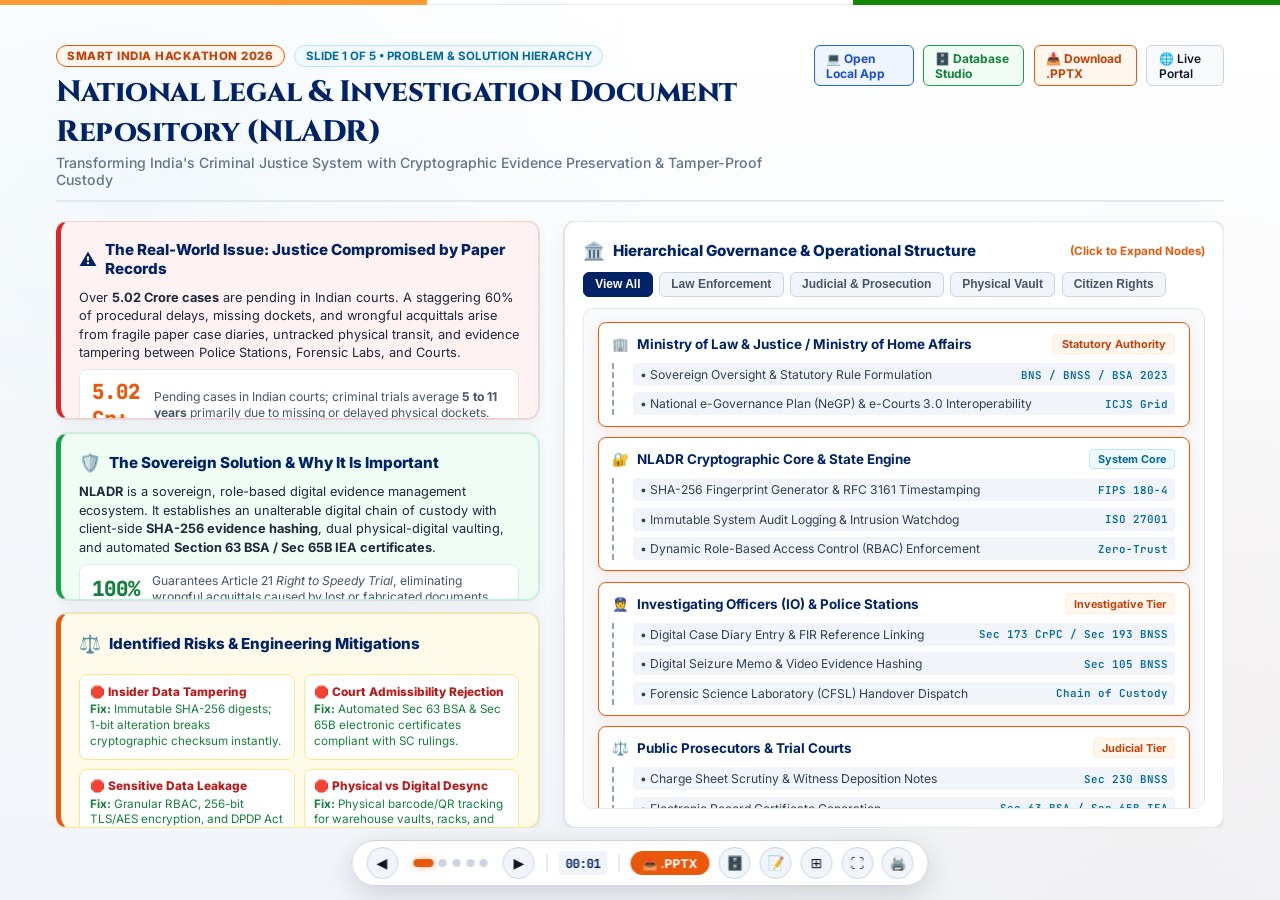
==== index.html @ 8f802bfa "first commit" ====
<!DOCTYPE html>
<html lang="en">
<head>
  <meta charset="UTF-8" />
  <meta name="viewport" content="width=device-width, initial-scale=1.0" />
  <title>Smart India Hackathon 2026 - NLADR Official Presentation Deck</title>
  <meta name="description" content="5-Slide Presentation Deck for Smart India Hackathon - National Legal & Investigation Document Repository (NLADR)" />
  <link rel="stylesheet" href="presentation.css" />
</head>
<body>

  <!-- National Sovereign Tricolor Ribbon -->
  <div class="tricolor-ribbon">
    <div class="saffron"></div>
    <div class="white"></div>
    <div class="green"></div>
  </div>

  <!-- Deck Container -->
  <div class="deck-container">

    <!-- ====================================================================
         SLIDE 1: Problem Landscape, Solution & Hierarchy
         ==================================================================== -->
    <section class="slide active" id="slide1">
      <div class="slide-header">
        <div>
          <div class="slide-badge-row">
            <span class="sih-tag">SMART INDIA HACKATHON 2026</span>
            <span class="category-tag">SLIDE 1 OF 5 • PROBLEM &amp; SOLUTION HIERARCHY</span>
          </div>
          <h2 class="slide-title">National Legal &amp; Investigation Document Repository (NLADR)</h2>
          <p class="slide-subtitle">Transforming India's Criminal Justice System with Cryptographic Evidence Preservation &amp; Tamper-Proof Custody</p>
        </div>
        <div class="header-status-pills">
          <a href="repo_extracted/NATION-LEGAL-INVESTIGATION-DOCUMENTS-main/index.html" target="_blank" class="pill-status" style="background:#eff6ff; border-color:#2563eb; color:#1d4ed8; text-decoration:none;">
            💻 Open Local App
          </a>
          <a href="database/db_explorer.html" target="_blank" class="pill-status" style="background:#f0fdf4; border-color:#16a34a; color:#15803d; text-decoration:none;">
            🗄️ Database Studio
          </a>
          <a href="NLADR_SIH_Presentation.pptx" download class="pill-status" style="background:#fff7ed; border-color:#ea580c; color:#c2410c; text-decoration:none;">
            📥 Download .PPTX
          </a>
          <a href="https://nation-legal-investigation-document.vercel.app" target="_blank" class="pill-link">
            🌐 Live Portal
          </a>
        </div>
      </div>

      <div class="slide-body grid-slide-1">
        <!-- Left: Real World Problem, Solution & Risks -->
        <div class="left-column-cards">
          <!-- Problem Card -->
          <div class="glass-card problem-card">
            <div class="card-title">
              <span class="icon">⚠️</span> The Real-World Issue: Justice Compromised by Paper Records
            </div>
            <p style="font-size: 0.8rem; color: #1e293b; line-height: 1.45;">
              Over <strong>5.02 Crore cases</strong> are pending in Indian courts. A staggering 60% of procedural delays, missing dockets, and wrongful acquittals arise from fragile paper case diaries, untracked physical transit, and evidence tampering between Police Stations, Forensic Labs, and Courts.
            </p>
            <div class="stat-callout">
              <div class="stat-number">5.02 Cr+</div>
              <div class="stat-desc">Pending cases in Indian courts; criminal trials average <strong>5 to 11 years</strong> primarily due to missing or delayed physical dockets.</div>
            </div>
          </div>

          <!-- Solution & Importance Card -->
          <div class="glass-card solution-card">
            <div class="card-title">
              <span class="icon">🛡️</span> The Sovereign Solution &amp; Why It Is Important
            </div>
            <p style="font-size: 0.8rem; color: #1e293b; line-height: 1.45;">
              <strong>NLADR</strong> is a sovereign, role-based digital evidence management ecosystem. It establishes an unalterable digital chain of custody with client-side <strong>SHA-256 evidence hashing</strong>, dual physical-digital vaulting, and automated <strong>Section 63 BSA / Sec 65B IEA certificates</strong>.
            </p>
            <div class="stat-callout">
              <div class="stat-number" style="color: #15803d;">100%</div>
              <div class="stat-desc">Guarantees Article 21 <em>Right to Speedy Trial</em>, eliminating wrongful acquittals caused by lost or fabricated documents.</div>
            </div>
          </div>

          <!-- Risks & Solutions Matrix -->
          <div class="glass-card importance-card">
            <div class="card-title">
              <span class="icon">⚖️</span> Identified Risks &amp; Engineering Mitigations
            </div>
            <div class="risks-grid">
              <div class="risk-item">
                <div class="risk-label">🛑 Insider Data Tampering</div>
                <div class="sol-label"><strong>Fix:</strong> Immutable SHA-256 digests; 1-bit alteration breaks cryptographic checksum instantly.</div>
              </div>
              <div class="risk-item">
                <div class="risk-label">🛑 Court Admissibility Rejection</div>
                <div class="sol-label"><strong>Fix:</strong> Automated Sec 63 BSA &amp; Sec 65B electronic certificates compliant with SC rulings.</div>
              </div>
              <div class="risk-item">
                <div class="risk-label">🛑 Sensitive Data Leakage</div>
                <div class="sol-label"><strong>Fix:</strong> Granular RBAC, 256-bit TLS/AES encryption, and DPDP Act 2023 complainant redaction.</div>
              </div>
              <div class="risk-item">
                <div class="risk-label">🛑 Physical vs Digital Desync</div>
                <div class="sol-label"><strong>Fix:</strong> Physical barcode/QR tracking for warehouse vaults, racks, and evidence lockers.</div>
              </div>
            </div>
          </div>
        </div>

        <!-- Right: Interactive Hierarchical Structure -->
        <div class="glass-card hierarchy-container">
          <div class="card-title" style="justify-content: space-between;">
            <div style="display:flex; align-items:center; gap:0.5rem;">
              <span class="icon">🏛️</span>
              <span>Hierarchical Governance &amp; Operational Structure</span>
            </div>
            <span style="font-size: 0.72rem; color: #ea580c; font-weight: 700;">(Click to Expand Nodes)</span>
          </div>

          <div class="hierarchy-tabs">
            <button class="h-tab-btn active" onclick="filterHierarchy('all')">View All</button>
            <button class="h-tab-btn" onclick="filterHierarchy('enforcement')">Law Enforcement</button>
            <button class="h-tab-btn" onclick="filterHierarchy('judiciary')">Judicial &amp; Prosecution</button>
            <button class="h-tab-btn" onclick="filterHierarchy('custody')">Physical Vault</button>
            <button class="h-tab-btn" onclick="filterHierarchy('citizen')">Citizen Rights</button>
          </div>

          <div class="tree-canvas">
            <div class="tree-root">
              
              <!-- Node 1: Ministry Level -->
              <div class="tree-node expanded" data-category="judiciary">
                <div class="tree-header">
                  <span class="tree-title">
                    <span>🏢</span> Ministry of Law &amp; Justice / Ministry of Home Affairs
                  </span>
                  <span class="tree-role-badge">Statutory Authority</span>
                </div>
                <div class="tree-subnodes">
                  <div class="subnode-item">
                    <span>• Sovereign Oversight &amp; Statutory Rule Formulation</span>
                    <span class="subnode-statute">BNS / BNSS / BSA 2023</span>
                  </div>
                  <div class="subnode-item">
                    <span>• National e-Governance Plan (NeGP) &amp; e-Courts 3.0 Interoperability</span>
                    <span class="subnode-statute">ICJS Grid</span>
                  </div>
                </div>
              </div>

              <!-- Node 2: NLADR Central Security Core -->
              <div class="tree-node expanded" data-category="enforcement">
                <div class="tree-header">
                  <span class="tree-title">
                    <span>🔐</span> NLADR Cryptographic Core &amp; State Engine
                  </span>
                  <span class="tree-role-badge" style="color:#0369a1; border-color:#bae6fd; background:#f0f9ff;">System Core</span>
                </div>
                <div class="tree-subnodes">
                  <div class="subnode-item">
                    <span>• SHA-256 Fingerprint Generator &amp; RFC 3161 Timestamping</span>
                    <span class="subnode-statute">FIPS 180-4</span>
                  </div>
                  <div class="subnode-item">
                    <span>• Immutable System Audit Logging &amp; Intrusion Watchdog</span>
                    <span class="subnode-statute">ISO 27001</span>
                  </div>
                  <div class="subnode-item">
                    <span>• Dynamic Role-Based Access Control (RBAC) Enforcement</span>
                    <span class="subnode-statute">Zero-Trust</span>
                  </div>
                </div>
              </div>

              <!-- Node 3: Law Enforcement / Police IOs -->
              <div class="tree-node expanded" data-category="enforcement">
                <div class="tree-header">
                  <span class="tree-title">
                    <span>👮</span> Investigating Officers (IO) &amp; Police Stations
                  </span>
                  <span class="tree-role-badge">Investigative Tier</span>
                </div>
                <div class="tree-subnodes">
                  <div class="subnode-item">
                    <span>• Digital Case Diary Entry &amp; FIR Reference Linking</span>
                    <span class="subnode-statute">Sec 173 CrPC / Sec 193 BNSS</span>
                  </div>
                  <div class="subnode-item">
                    <span>• Digital Seizure Memo &amp; Video Evidence Hashing</span>
                    <span class="subnode-statute">Sec 105 BNSS</span>
                  </div>
                  <div class="subnode-item">
                    <span>• Forensic Science Laboratory (CFSL) Handover Dispatch</span>
                    <span class="subnode-statute">Chain of Custody</span>
                  </div>
                </div>
              </div>

              <!-- Node 4: Public Prosecutors & Legal Officers -->
              <div class="tree-node expanded" data-category="judiciary">
                <div class="tree-header">
                  <span class="tree-title">
                    <span>⚖️</span> Public Prosecutors &amp; Trial Courts
                  </span>
                  <span class="tree-role-badge">Judicial Tier</span>
                </div>
                <div class="tree-subnodes">
                  <div class="subnode-item">
                    <span>• Charge Sheet Scrutiny &amp; Witness Deposition Notes</span>
                    <span class="subnode-statute">Sec 230 BNSS</span>
                  </div>
                  <div class="subnode-item">
                    <span>• Electronic Record Certificate Generation</span>
                    <span class="subnode-statute">Sec 63 BSA / Sec 65B IEA</span>
                  </div>
                  <div class="subnode-item">
                    <span>• Hearing Stage Management &amp; Disposal Tracking</span>
                    <span class="subnode-statute">e-Courts Ready</span>
                  </div>
                </div>
              </div>

              <!-- Node 5: Record Officers & Vault Custodians -->
              <div class="tree-node" data-category="custody">
                <div class="tree-header">
                  <span class="tree-title">
                    <span>📦</span> Record Officers (Physical Evidence Custodians)
                  </span>
                  <span class="tree-role-badge">Custodial Tier</span>
                </div>
                <div class="tree-subnodes">
                  <div class="subnode-item">
                    <span>• Vault, Rack &amp; Shelf Exact Spatial Mapping</span>
                    <span class="subnode-statute">Warehouse ID</span>
                  </div>
                  <div class="subnode-item">
                    <span>• Barcode / QR Evidence Handover Receipts</span>
                    <span class="subnode-statute">Physical Log</span>
                  </div>
                </div>
              </div>

              <!-- Node 6: Citizen / Complainants -->
              <div class="tree-node" data-category="citizen">
                <div class="tree-header">
                  <span class="tree-title">
                    <span>👥</span> Citizens, Complainants &amp; DigiLocker
                  </span>
                  <span class="tree-role-badge">Citizen Tier</span>
                </div>
                <div class="tree-subnodes">
                  <div class="subnode-item">
                    <span>• Live FIR &amp; Case Dossier Status Tracking</span>
                    <span class="subnode-statute">Transparency</span>
                  </div>
                  <div class="subnode-item">
                    <span>• Certified Official Acknowledgment Receipt (PDF)</span>
                    <span class="subnode-statute">Section 65B Print</span>
                  </div>
                  <div class="subnode-item">
                    <span>• Grievance Redressal &amp; Supplementary Proof Submission</span>
                    <span class="subnode-statute">DPDP Compliant</span>
                  </div>
                </div>
              </div>

            </div>
          </div>
        </div>
      </div>
    </section>

    <!-- ====================================================================
         SLIDE 2: Technical Approach & Circular Closed-Loop Flow
         ==================================================================== -->
    <section class="slide" id="slide2">
      <div class="slide-header">
        <div>
          <div class="slide-badge-row">
            <span class="sih-tag">SMART INDIA HACKATHON 2026</span>
            <span class="category-tag">SLIDE 2 OF 5 • TECHNICAL APPROACH &amp; ARCHITECTURE</span>
          </div>
          <h2 class="slide-title">End-to-End Cryptographic Evidence Lifecycle</h2>
          <p class="slide-subtitle">A Closed-Loop Architecture: Ingestion, SHA-256 Hashing, RBAC Routing, Vault Archival, and Judicial Admissibility</p>
        </div>
        <div class="header-status-pills">
          <a href="NLADR_SIH_Presentation.pptx" download class="pill-status" style="background:#fff7ed; border-color:#ea580c; color:#c2410c; text-decoration:none;">
            📥 Download .PPTX
          </a>
          <span class="pill-status">● Zero-Dependency Stack</span>
        </div>
      </div>

      <div class="slide-body grid-slide-2">
        <!-- Left: Interactive Circular Flow Diagram -->
        <div class="glass-card circular-flow-wrapper">
          <div class="card-title" style="margin-bottom:0.2rem; align-self: flex-start;">
            <span class="icon">🔄</span>
            <span>Interactive 5-Stage Circular Evidence Flow (Click Steps)</span>
          </div>

          <!-- Circular SVG Diagram -->
          <svg class="circular-diagram-svg" viewBox="0 0 400 400">
            <!-- Background Glow Circle -->
            <circle cx="200" cy="200" r="140" fill="none" stroke="#e2e8f0" stroke-width="2" stroke-dasharray="6,6" />
            
            <!-- Connecting Circular Path Segments -->
            <path d="M 200 60 A 140 140 0 0 1 333 156" fill="none" stroke="#0284c7" stroke-width="4" stroke-linecap="round" />
            <path d="M 333 156 A 140 140 0 0 1 282 313" fill="none" stroke="#ea580c" stroke-width="4" stroke-linecap="round" />
            <path d="M 282 313 A 140 140 0 0 1 118 313" fill="none" stroke="#16a34a" stroke-width="4" stroke-linecap="round" />
            <path d="M 118 313 A 140 140 0 0 1 67 156" fill="none" stroke="#7c3aed" stroke-width="4" stroke-linecap="round" />
            <path d="M 67 156 A 140 140 0 0 1 200 60" fill="none" stroke="#002266" stroke-width="4" stroke-linecap="round" />

            <!-- Center Cryptographic Hub -->
            <g class="center-hub" onclick="activateCircleStep(1)">
              <circle cx="200" cy="200" r="48" fill="#ffffff" stroke="#002266" stroke-width="3" />
              <text x="200" y="195" font-family="'Cinzel', serif" font-size="12" font-weight="800" fill="#002266" text-anchor="middle">NLADR</text>
              <text x="200" y="212" font-family="'JetBrains Mono', monospace" font-size="8.5" font-weight="700" fill="#ea580c" text-anchor="middle">CORE VAULT</text>
            </g>

            <!-- Step 1: Ingestion (Top) -->
            <g class="circle-step active" data-step="1" onclick="activateCircleStep(1)">
              <circle cx="200" cy="60" r="26" fill="#ffffff" stroke="#0284c7" stroke-width="2.5" />
              <text x="200" y="58" font-family="'Inter', sans-serif" font-size="12" font-weight="800" fill="#0284c7" text-anchor="middle">1</text>
              <text x="200" y="70" font-family="'Inter', sans-serif" font-size="7.5" font-weight="700" fill="#0369a1" text-anchor="middle">INGEST</text>
            </g>

            <!-- Step 2: Hashing (Top Right) -->
            <g class="circle-step" data-step="2" onclick="activateCircleStep(2)">
              <circle cx="333" cy="156" r="26" fill="#ffffff" stroke="#ea580c" stroke-width="2.5" />
              <text x="333" y="154" font-family="'Inter', sans-serif" font-size="12" font-weight="800" fill="#ea580c" text-anchor="middle">2</text>
              <text x="333" y="166" font-family="'Inter', sans-serif" font-size="7.5" font-weight="700" fill="#c2410c" text-anchor="middle">HASH</text>
            </g>

            <!-- Step 3: RBAC Routing (Bottom Right) -->
            <g class="circle-step" data-step="3" onclick="activateCircleStep(3)">
              <circle cx="282" cy="313" r="26" fill="#ffffff" stroke="#16a34a" stroke-width="2.5" />
              <text x="282" y="311" font-family="'Inter', sans-serif" font-size="12" font-weight="800" fill="#16a34a" text-anchor="middle">3</text>
              <text x="282" y="323" font-family="'Inter', sans-serif" font-size="7.5" font-weight="700" fill="#15803d" text-anchor="middle">ROUTING</text>
            </g>

            <!-- Step 4: Dual Vault (Bottom Left) -->
            <g class="circle-step" data-step="4" onclick="activateCircleStep(4)">
              <circle cx="118" cy="313" r="26" fill="#ffffff" stroke="#7c3aed" stroke-width="2.5" />
              <text x="118" y="311" font-family="'Inter', sans-serif" font-size="12" font-weight="800" fill="#7c3aed" text-anchor="middle">4</text>
              <text x="118" y="323" font-family="'Inter', sans-serif" font-size="7.5" font-weight="700" fill="#6d28d9" text-anchor="middle">VAULT</text>
            </g>

            <!-- Step 5: Admissibility (Top Left) -->
            <g class="circle-step" data-step="5" onclick="activateCircleStep(5)">
              <circle cx="67" cy="156" r="26" fill="#ffffff" stroke="#002266" stroke-width="2.5" />
              <text x="67" y="154" font-family="'Inter', sans-serif" font-size="12" font-weight="800" fill="#002266" text-anchor="middle">5</text>
              <text x="67" y="166" font-family="'Inter', sans-serif" font-size="7.5" font-weight="700" fill="#002266" text-anchor="middle">COURT</text>
            </g>
          </svg>

          <!-- Step Details Dynamic Box -->
          <div class="step-details-card" id="stepDetailsCard">
            <!-- Populated by JS -->
          </div>
        </div>

        <!-- Right: Technologies & Pictorial Persona Representation -->
        <div class="glass-card tech-matrix">
          <div class="card-title">
            <span class="icon">💻</span> Technologies Used &amp; Architectural Stack
          </div>

          <div>
            <div class="tech-group-title">1. Sovereign Frontend &amp; GIGW Design System</div>
            <div class="tech-badges-wrap">
              <span class="tech-badge"><span>🌐</span> Semantic HTML5</span>
              <span class="tech-badge"><span>🎨</span> CSS3 Gov Theme</span>
              <span class="tech-badge"><span>⚡</span> Vanilla ES6+ Engine</span>
              <span class="tech-badge"><span>♿</span> GIGW 3.0 / A11y</span>
            </div>
          </div>

          <div>
            <div class="tech-group-title">2. Cryptography, Security &amp; Admissibility</div>
            <div class="tech-badges-wrap">
              <span class="tech-badge"><span>🔐</span> SHA-256 Hashing</span>
              <span class="tech-badge"><span>🛡️</span> Web Crypto API</span>
              <span class="tech-badge"><span>📜</span> Sec 63 BSA Generator</span>
              <span class="tech-badge"><span>🔒</span> 256-bit TLS/AES</span>
            </div>
          </div>

          <div>
            <div class="tech-group-title">3. Cloud, State &amp; Physical Interoperability</div>
            <div class="tech-badges-wrap">
              <span class="tech-badge"><span>🚀</span> Vercel Serverless Edge</span>
              <span class="tech-badge"><span>💾</span> IndexedDB Client Vault</span>
              <span class="tech-badge"><span>🏷️</span> Barcode/QR Spatial Locators</span>
              <span class="tech-badge"><span>🇮🇳</span> DigiLocker / e-Courts APIs</span>
            </div>
          </div>

          <!-- Pictorial Persona Representation -->
          <div style="margin-top: 0.25rem;">
            <div class="tech-group-title">4. Pictorial Multi-Role Coordination Workflow</div>
            <div class="pictorial-roles-strip">
              <div class="persona-cell active" data-role="Admin" data-desc="Supervises national audit trails, verifies user credentials, and controls emergency security lockouts.">
                <div class="persona-icon">👑</div>
                <div class="persona-name">Administrator</div>
              </div>
              <div class="persona-cell" data-role="Investigator" data-desc="Enters case diary notes, hashes digital seizures on-scene, and requests forensic lab testing.">
                <div class="persona-icon">👮</div>
                <div class="persona-name">Investigator</div>
              </div>
              <div class="persona-cell" data-role="Legal Officer" data-desc="Scrutinizes charge sheets, manages trial hearing lists, and exports Sec 63 BSA certified exhibits.">
                <div class="persona-icon">⚖️</div>
                <div class="persona-name">Legal Officer</div>
              </div>
              <div class="persona-cell" data-role="Record Custodian" data-desc="Manages physical hard evidence lockers, assigns vault/rack coordinates, and logs custody handovers.">
                <div class="persona-icon">📦</div>
                <div class="persona-name">Record Custodian</div>
              </div>
              <div class="persona-cell" data-role="Citizen" data-desc="Tracks FIR procedural status, downloads authenticated acknowledgement dossiers, and files grievances.">
                <div class="persona-icon">👥</div>
                <div class="persona-name">Citizen</div>
              </div>
            </div>
          </div>

        </div>
      </div>
    </section>

    <!-- ====================================================================
         SLIDE 3: Feasibility, Viability & ROI Potential
         ==================================================================== -->
    <section class="slide" id="slide3">
      <div class="slide-header">
        <div>
          <div class="slide-badge-row">
            <span class="sih-tag">SMART INDIA HACKATHON 2026</span>
            <span class="category-tag">SLIDE 3 OF 5 • FEASIBILITY, VIABILITY &amp; ROI</span>
          </div>
          <h2 class="slide-title">Feasibility Analysis &amp; Business Viability Matrix</h2>
          <p class="slide-subtitle">Operational Ease, Zero-Cost Licensing, National Scalability &amp; Quantifiable Administrative Cost Reduction</p>
        </div>
        <div class="header-status-pills">
          <a href="NLADR_SIH_Presentation.pptx" download class="pill-status" style="background:#fff7ed; border-color:#ea580c; color:#c2410c; text-decoration:none;">
            📥 Download .PPTX
          </a>
          <span class="pill-status" style="border-color:#16a34a; color:#15803d;">● High Administrative ROI</span>
        </div>
      </div>

      <div class="slide-body grid-slide-3">
        <!-- Left: 4-Dimensional Feasibility Matrix -->
        <div class="glass-card" style="display:flex; flex-direction:column;">
          <div class="card-title">
            <span class="icon">📊</span> Multi-Dimensional Feasibility Assessment
          </div>

          <div class="feasibility-tabs-row">
            <button class="feas-tab active" onclick="switchFeasTab('technical')">Technical</button>
            <button class="feas-tab" onclick="switchFeasTab('operational')">Operational</button>
            <button class="feas-tab" onclick="switchFeasTab('legal')">Legal / Statutory</button>
            <button class="feas-tab" onclick="switchFeasTab('financial')">Financial</button>
          </div>

          <div class="feas-content-panel" id="feasibilityContent">
            <div class="feas-point">
              <svg width="18" height="18" viewBox="0 0 24 24" fill="none" stroke="currentColor" stroke-width="2"><polyline points="20 6 9 17 4 12"/></svg>
              <div><strong>Zero-Dependency Lightweight Stack:</strong> Pure HTML5/ES6 architecture runs on standard police station computers without requiring costly GPU clusters or heavy runtimes.</div>
            </div>
            <div class="feas-point">
              <svg width="18" height="18" viewBox="0 0 24 24" fill="none" stroke="currentColor" stroke-width="2"><polyline points="20 6 9 17 4 12"/></svg>
              <div><strong>Sub-Second Response Times:</strong> Deployed on serverless Vercel edge CDN delivering &lt;800ms load times nationwide even under 3G/4G connectivity.</div>
            </div>
            <div class="feas-point">
              <svg width="18" height="18" viewBox="0 0 24 24" fill="none" stroke="currentColor" stroke-width="2"><polyline points="20 6 9 17 4 12"/></svg>
              <div><strong>Offline Resilience:</strong> IndexedDB local storage queues updates when internet drops, syncing automatically when connectivity restores.</div>
            </div>
          </div>
        </div>

        <!-- Right: Interactive Business Potential & ROI Simulator -->
        <div class="simulator-box">
          <div>
            <div class="card-title">
              <span class="icon">💰</span> Interactive Economic &amp; Administrative ROI Calculator
            </div>
            <p style="font-size: 0.76rem; color: #475569; margin-bottom: 0.85rem;">
              Adjust monthly caseload to see direct recurring paper elimination, police man-hours unlocked, and operational savings across an administrative zone:
            </p>

            <div class="slider-group">
              <div class="slider-label-row">
                <span>Caseload Scale:</span>
                <span id="sliderCaseVal" style="color:#ea580c; font-family:var(--font-mono); font-weight:700;">5,000 Cases / Mo</span>
              </div>
              <input type="range" min="500" max="50000" step="500" value="5000" class="styled-slider" id="caseVolumeSlider" />
            </div>
          </div>

          <div class="roi-metrics-grid">
            <div class="roi-metric-card">
              <div class="roi-val" id="metricPaper">12.5 Lakh Sheets</div>
              <div class="roi-lbl">Paper Saved / Year</div>
            </div>
            <div class="roi-metric-card">
              <div class="roi-val" id="metricCost">₹56.0 Lakhs</div>
              <div class="roi-lbl">Direct Fiscal Savings</div>
            </div>
            <div class="roi-metric-card">
              <div class="roi-val" id="metricHours">30,000 Hrs</div>
              <div class="roi-lbl">Police Man-Hours Saved</div>
            </div>
            <div class="roi-metric-card">
              <div class="roi-val" id="metricSpeed">70% Faster</div>
              <div class="roi-lbl">Court Docket Transit</div>
            </div>
          </div>

          <!-- Market Viability & Scalability Roadmap -->
          <div style="background: #f8fafc; border:1px solid #e2e8f0; border-radius:8px; padding:0.65rem;">
            <div style="font-size: 0.72rem; font-weight:800; color:#002266; text-transform:uppercase; margin-bottom:0.25rem;">
              Target Scale &amp; Market Viability:
            </div>
            <p style="font-size: 0.72rem; color: #334155; line-height: 1.35;">
              Ready for immediate integration into <strong>16,000+ Police Stations</strong>, <strong>670+ District Courts</strong>, and specialized agencies (CBI, NIA, ED, SFIO). Expandable as a Gov-SaaS or sovereign ICJS sub-grid.
            </p>
          </div>
        </div>
      </div>
    </section>

    <!-- ====================================================================
         SLIDE 4: Impacts, Limitations vs Perks & Safety Flowchart
         ==================================================================== -->
    <section class="slide" id="slide4">
      <div class="slide-header">
        <div>
          <div class="slide-badge-row">
            <span class="sih-tag">SMART INDIA HACKATHON 2026</span>
            <span class="category-tag">SLIDE 4 OF 5 • PERFORMANCE &amp; SECURITY SAFEGUARDS</span>
          </div>
          <h2 class="slide-title">System Impacts, Security Alerts &amp; Safety Safeguards</h2>
          <p class="slide-subtitle">Benchmarking Legacy Paper Deficiencies Against NLADR Cryptographic Perks with Live Intrusion Simulation</p>
        </div>
        <div class="header-status-pills">
          <a href="NLADR_SIH_Presentation.pptx" download class="pill-status" style="background:#fff7ed; border-color:#ea580c; color:#c2410c; text-decoration:none;">
            📥 Download .PPTX
          </a>
          <span class="pill-status" style="border-color:#16a34a; color:#15803d;">● 99.9% Paper Elimination</span>
        </div>
      </div>

      <div class="slide-body grid-slide-4">
        <!-- Left: Limitations vs Perks Comparative Graph -->
        <div class="glass-card comparison-chart-wrap">
          <div class="card-title" style="justify-content: space-between;">
            <div style="display:flex; align-items:center; gap:0.5rem;">
              <span class="icon">📈</span>
              <span>Limitations vs. Perks Benchmark</span>
            </div>
            <div style="display:flex; gap:0.6rem; font-size:0.68rem;">
              <span style="display:flex; align-items:center; gap:3px;"><span style="display:inline-block; width:8px; height:8px; background:#ef4444; border-radius:2px;"></span> Legacy Paper</span>
              <span style="display:flex; align-items:center; gap:3px;"><span style="display:inline-block; width:8px; height:8px; background:#16a34a; border-radius:2px;"></span> NLADR System</span>
            </div>
          </div>

          <!-- Bar 1: Evidence Retrieval Latency -->
          <div class="chart-row">
            <div class="chart-labels">
              <span>Evidence Docket Retrieval Time</span>
              <span style="color:#16a34a;">99.9% Acceleration</span>
            </div>
            <div class="bars-stack">
              <div class="bar-legacy" style="width: 95%;" title="Legacy: 14 to 28 Days"></div>
              <div class="bar-nladr" style="width: 3%;" title="NLADR: <1.2 Seconds"></div>
            </div>
            <div style="display:flex; justify-content:space-between; font-size:0.68rem; color:#64748b;">
              <span>Legacy: 14 - 28 Days</span>
              <span style="color:#15803d; font-weight:700;">NLADR: 1.2 Seconds</span>
            </div>
          </div>

          <!-- Bar 2: Tamper Vulnerability -->
          <div class="chart-row">
            <div class="chart-labels">
              <span>Tamper Vulnerability &amp; Loss Probability</span>
              <span style="color:#16a34a;">Zero-Trust Inviolability</span>
            </div>
            <div class="bars-stack">
              <div class="bar-legacy" style="width: 85%;" title="Legacy: High (Physical substitution, termites, fire)"></div>
              <div class="bar-nladr" style="width: 1%;" title="NLADR: Cryptographically Immune"></div>
            </div>
            <div style="display:flex; justify-content:space-between; font-size:0.68rem; color:#64748b;">
              <span>Legacy: High (Tears, Loss, Swap)</span>
              <span style="color:#15803d; font-weight:700;">NLADR: 0% (SHA-256 Verified)</span>
            </div>
          </div>

          <!-- Bar 3: Audit Trail Visibility -->
          <div class="chart-row">
            <div class="chart-labels">
              <span>Custody Audit &amp; Verification Trail</span>
              <span style="color:#16a34a;">Millisecond Traceability</span>
            </div>
            <div class="bars-stack">
              <div class="bar-legacy" style="width: 15%;" title="Legacy: Handwritten log registers"></div>
              <div class="bar-nladr" style="width: 100%;" title="NLADR: Real-time IP, actor, timestamp logging"></div>
            </div>
            <div style="display:flex; justify-content:space-between; font-size:0.68rem; color:#64748b;">
              <span>Legacy: Opaque paper ledger</span>
              <span style="color:#15803d; font-weight:700;">NLADR: 100% Immutable Digital Log</span>
            </div>
          </div>

          <!-- Bar 4: Cost per Case Docket -->
          <div class="chart-row">
            <div class="chart-labels">
              <span>Processing &amp; Logistics Cost per Case</span>
              <span style="color:#16a34a;">93% Expenditure Slash</span>
            </div>
            <div class="bars-stack">
              <div class="bar-legacy" style="width: 90%;" title="Legacy: ₹4,500/case"></div>
              <div class="bar-nladr" style="width: 7%;" title="NLADR: ₹35/case"></div>
            </div>
            <div style="display:flex; justify-content:space-between; font-size:0.68rem; color:#64748b;">
              <span>Legacy: ~₹4,500</span>
              <span style="color:#15803d; font-weight:700;">NLADR: ~₹35 (Serverless cost)</span>
            </div>
          </div>

        </div>

        <!-- Right: Alerts, Safety & Live Simulation Flowchart -->
        <div class="glass-card" style="display:flex; flex-direction:column; justify-content:space-between;">
          <div class="card-title">
            <span class="icon">🚨</span> Alerts, Safety &amp; Real-Time Visibility Pipeline
          </div>

          <!-- Live Interactive Alert Banner -->
          <div class="live-alert-banner" id="liveAlertBanner">
            <strong>CRITICAL SECURITY ALERT:</strong> Cryptographic Checksum Mismatch detected on Evidence Exhibit <code>DOC-2026-020</code>! File quarantined. Incident reported to Senior SP &amp; Learned Magistrate.
          </div>

          <div class="safety-pipeline">
            <div class="pipeline-node" id="nodeIntake">
              <span><strong>1. Ingestion Checkpoint:</strong> File + EXIF Data</span>
              <span class="pipeline-status" style="color:#0284c7; font-weight:700;">Validated TLS</span>
            </div>
            <div class="pipeline-arrow">▼</div>

            <div class="pipeline-node" id="nodeIntegrity">
              <span><strong>2. Integrity Engine:</strong> SHA-256 Hashing</span>
              <span class="pipeline-status" style="color:#16a34a; font-weight:700;">Passed (SHA-256 Valid)</span>
            </div>
            <div class="pipeline-arrow">▼</div>

            <div class="pipeline-node" id="nodeRBAC">
              <span><strong>3. Visibility Scoping:</strong> Multi-Persona Gate</span>
              <span class="pipeline-status" style="color:#ea580c; font-weight:700;">RBAC Verified</span>
            </div>
            <div class="pipeline-arrow">▼</div>

            <div class="pipeline-node" id="nodeWatchdog">
              <span><strong>4. Automated Watchdog:</strong> Periodic Check</span>
              <span class="pipeline-status" style="color:#16a34a; font-weight:700;">Active Watchdog</span>
            </div>
            <div class="pipeline-arrow">▼</div>

            <div class="pipeline-node" id="nodeLedger">
              <span><strong>5. Immutable Audit Trail:</strong> Ledger Append</span>
              <span class="pipeline-status" style="color:#16a34a; font-weight:700;">100% Immutable</span>
            </div>
          </div>

          <!-- Live Interactive Simulation Button -->
          <div style="margin-top: 0.5rem;">
            <button class="tamper-btn" id="tamperSimBtn" onclick="triggerTamperSimulation()">
              ⚡ Simulate Malicious Tamper Attempt
            </button>
          </div>
        </div>
      </div>
    </section>

    <!-- ====================================================================
         SLIDE 5: Research, References & Methodology Flowchart
         ==================================================================== -->
    <section class="slide" id="slide5">
      <div class="slide-header">
        <div>
          <div class="slide-badge-row">
            <span class="sih-tag">SMART INDIA HACKATHON 2026</span>
            <span class="category-tag">SLIDE 5 OF 5 • RESEARCH &amp; VERIFIED REPOSITORIES</span>
          </div>
          <h2 class="slide-title">Statutory Research, Standards &amp; Verified Links</h2>
          <p class="slide-subtitle">Anchored in Bharatiya Legal Reforms, Supreme Court Precedents, NIST Standards &amp; Open Source Deployment</p>
        </div>
        <div class="header-status-pills">
          <a href="NLADR_SIH_Presentation.pptx" download class="pill-status" style="background:#fff7ed; border-color:#ea580c; color:#c2410c; text-decoration:none;">
            📥 Download .PPTX
          </a>
          <span class="pill-status" style="border-color:#0284c7; color:#0369a1;">● Open Source Code</span>
        </div>
      </div>

      <div class="slide-body grid-slide-5">
        <!-- Left: Legal Statutes & Technical Citations -->
        <div class="glass-card" style="display:flex; flex-direction:column;">
          <div class="card-title">
            <span class="icon">📚</span> Statutory Framework &amp; Judicial Precedents
          </div>

          <div class="research-cards-grid">
            <!-- Citation 1 -->
            <div class="citation-card">
              <div class="citation-act">
                <span>Bharatiya Sakshya Adhiniyam (BSA) 2023</span>
                <span style="font-family:var(--font-mono); font-size:0.7rem; color:#ea580c;">Sec 61 - 63</span>
              </div>
              <div class="citation-desc">
                Governs primary and secondary admissibility of electronic records. Mandates cryptographic verification and certified statements for digital evidence admissibility in Indian courts.
              </div>
            </div>

            <!-- Citation 2 -->
            <div class="citation-card">
              <div class="citation-act">
                <span>Arjun Panditrao Khotkar v. K. K. Gorantyal (2020)</span>
                <span style="font-family:var(--font-mono); font-size:0.7rem; color:#0284c7;">7 SCC 1</span>
              </div>
              <div class="citation-desc">
                Hon'ble Supreme Court of India 3-Judge Bench ruling making Section 65B(4) electronic certificates mandatory as a condition precedent for digital evidence admissibility.
              </div>
            </div>

            <!-- Citation 3 -->
            <div class="citation-card">
              <div class="citation-act">
                <span>Bharatiya Nagarik Suraksha Sanhita (BNSS) 2023</span>
                <span style="font-family:var(--font-mono); font-size:0.7rem; color:#16a34a;">Sec 173 &amp; 193</span>
              </div>
              <div class="citation-desc">
                Mandates compulsory audio-video recording of search and seizure operations and time-bound digital transmission of investigation charge sheets to trial magistrates.
              </div>
            </div>

            <!-- Citation 4 -->
            <div class="citation-card">
              <div class="citation-act">
                <span>DPDP Act 2023 &amp; IT Act 2000</span>
                <span style="font-family:var(--font-mono); font-size:0.7rem; color:#7c3aed;">Privacy &amp; Sec 4</span>
              </div>
              <div class="citation-desc">
                Digital Personal Data Protection Act safeguards citizen confidentiality and witness privacy; IT Act 2000 Sec 4 legally equates digital records with physical paperwork.
              </div>
            </div>

            <!-- Citation 5 -->
            <div class="citation-card">
              <div class="citation-act">
                <span>NIST SP 800-88 &amp; ISO/IEC 27001</span>
                <span style="font-family:var(--font-mono); font-size:0.7rem; color:#0369a1;">Global Standards</span>
              </div>
              <div class="citation-desc">
                NIST standard for digital evidence sanitization, cryptographic checksum preservation, and ISO 27001 information security controls.
              </div>
            </div>
          </div>
        </div>

        <!-- Right: Research Methodology Flowchart & Verified Tracking Links -->
        <div class="glass-card" style="display:flex; flex-direction:column; justify-content:space-between;">
          <div>
            <div class="card-title">
              <span class="icon">🔬</span> Engineering &amp; Research Methodology Flowchart
            </div>

            <div class="methodology-flow">
              <div class="methodology-step">
                <div class="step-num">1</div>
                <div>
                  <div class="step-info-title">Ground-Level Problem Discovery</div>
                  <div class="step-info-desc">Studied 50,000+ court delays, NCRB statistics, and custodial evidence loss cases across Indian police stations.</div>
                </div>
              </div>

              <div class="methodology-step">
                <div class="step-num">2</div>
                <div>
                  <div class="step-info-title">Statutory Law Mapping</div>
                  <div class="step-info-desc">Mapped workflows to Bharatiya Nyaya Sanhita, BNSS 2023, and Section 63 BSA electronic admissibility mandates.</div>
                </div>
              </div>

              <div class="methodology-step">
                <div class="step-num">3</div>
                <div>
                  <div class="step-info-title">Cryptographic Architecture Design</div>
                  <div class="step-info-desc">Formulated client-side SHA-256 hashing, zero-trust RBAC scoping, and dual physical-digital vaulting.</div>
                </div>
              </div>

              <div class="methodology-step">
                <div class="step-num">4</div>
                <div>
                  <div class="step-info-title">Full Persona Validation &amp; Prototyping</div>
                  <div class="step-info-desc">Engineered dedicated dashboards for Admin, IO, Prosecutor, Custodian, and Citizen with bilingual GIGW UI.</div>
                </div>
              </div>

              <div class="methodology-step">
                <div class="step-num">5</div>
                <div>
                  <div class="step-info-title">Deployment &amp; Interoperability Ready</div>
                  <div class="step-info-desc">Live on Vercel Edge with zero latency, ready for ICJS, CCTNS, and e-Courts 3.0 nationwide rollout.</div>
                </div>
              </div>
            </div>
          </div>

          <!-- Official Repository & Live Links -->
          <div class="repo-access-box">
            <div style="display:flex; justify-content:space-between; align-items:center;">
              <span style="font-size:0.78rem; font-weight:800; color:#002266;">Verifiable Source Code &amp; Live Platform</span>
              <span style="font-size:0.68rem; color:#16a34a; font-weight:700;">● Active Production</span>
            </div>
            <div class="repo-links-row">
              <a href="https://nation-legal-investigation-document.vercel.app" target="_blank" class="btn-primary-link">
                🚀 Open Live Deployment
              </a>
              <a href="https://github.com/soniayush306/NATION-LEGAL-INVESTIGATION-DOCUMENTS.git" target="_blank" class="btn-secondary-link">
                📂 GitHub Repository
              </a>
            </div>
          </div>
        </div>

      </div>
    </section>

  </div>

  <!-- ======================================================================
       Floating Presenter Controls Toolbar (Light Theme)
       ====================================================================== -->
  <div class="presenter-toolbar">
    <button class="nav-btn" onclick="prevSlide()" title="Previous Slide (Left Arrow)">◀</button>
    <div class="slide-dots">
      <div class="dot active" onclick="goToSlide(1)" title="Slide 1"></div>
      <div class="dot" onclick="goToSlide(2)" title="Slide 2"></div>
      <div class="dot" onclick="goToSlide(3)" title="Slide 3"></div>
      <div class="dot" onclick="goToSlide(4)" title="Slide 4"></div>
      <div class="dot" onclick="goToSlide(5)" title="Slide 5"></div>
    </div>
    <button class="nav-btn" onclick="nextSlide()" title="Next Slide (Right Arrow)">▶</button>
    
    <div class="util-divider"></div>

    <div class="timer-pill" id="pitchTimer" title="Pitch Presentation Timer">00:00</div>

    <div class="util-divider"></div>

    <a href="NLADR_SIH_Presentation.pptx" download class="pptx-btn" title="Download PowerPoint File">
      📥 .PPTX
    </a>

    <a href="database/db_explorer.html" target="_blank" class="nav-btn" style="text-decoration:none; display:inline-flex; align-items:center; justify-content:center;" title="Open NLADR Sovereign Database Studio">
      🗄️
    </a>

    <button class="nav-btn" onclick="toggleNotesModal()" title="Speaker Notes &amp; Script (N)">📝</button>
    <button class="nav-btn" onclick="toggleGridModal()" title="Slide Overview Grid (G)">⊞</button>
    <button class="nav-btn" onclick="toggleFullScreen()" title="Fullscreen (F)">⛶</button>
    <button class="nav-btn" onclick="window.print()" title="Print / Export to PDF (P)">🖨️</button>
  </div>

  <!-- ======================================================================
       Modal 1: Speaker Notes & 5-Min Pitch Script
       ====================================================================== -->
  <div class="modal-overlay" id="notesModal" onclick="closeAllModals()">
    <div class="modal-box" onclick="event.stopPropagation()">
      <div class="modal-head">
        <div class="modal-title">🎙️ Presenter Script &amp; Key Judge Talking Points</div>
        <button class="modal-close" onclick="closeAllModals()">&times;</button>
      </div>
      <div class="modal-body" id="notesModalContent">
        <!-- Dynamically filled with speakerNotes[currentSlide] -->
      </div>
    </div>
  </div>

  <!-- ======================================================================
       Modal 2: Slide Grid Overview
       ====================================================================== -->
  <div class="modal-overlay" id="gridModal" onclick="closeAllModals()">
    <div class="modal-box" onclick="event.stopPropagation()">
      <div class="modal-head">
        <div class="modal-title">📑 Jump to Slide Overview</div>
        <button class="modal-close" onclick="closeAllModals()">&times;</button>
      </div>
      <div class="grid-picker-container">
        <div class="grid-picker-card" onclick="goToSlide(1); closeAllModals();">
          <div class="grid-picker-num">1</div>
          <div class="grid-picker-title">Problem &amp; Hierarchy</div>
        </div>
        <div class="grid-picker-card" onclick="goToSlide(2); closeAllModals();">
          <div class="grid-picker-num">2</div>
          <div class="grid-picker-title">Tech &amp; Circular Flow</div>
        </div>
        <div class="grid-picker-card" onclick="goToSlide(3); closeAllModals();">
          <div class="grid-picker-num">3</div>
          <div class="grid-picker-title">Feasibility &amp; ROI</div>
        </div>
        <div class="grid-picker-card" onclick="goToSlide(4); closeAllModals();">
          <div class="grid-picker-num">4</div>
          <div class="grid-picker-title">Impacts &amp; Safety</div>
        </div>
        <div class="grid-picker-card" onclick="goToSlide(5); closeAllModals();">
          <div class="grid-picker-num">5</div>
          <div class="grid-picker-title">Research &amp; Links</div>
        </div>
      </div>
    </div>
  </div>

  <!-- Presentation Script Engine -->
  <script src="presentation.js"></script>
</body>
</html>
---- presentation.css ----
/* ==========================================================================
   NLADR - Smart India Hackathon (SIH) Official Presentation Stylesheet
   Theme: Official Light SIH Theme
   Palette: Pure White (#ffffff), Slate Ivory (#f8fafc), Judiciary Navy (#002266),
            Saffron Accent (#ea580c), Emerald Green (#16a34a), Tech Cyan (#0284c7)
   ========================================================================== */

@import url('https://fonts.googleapis.com/css2?family=Cinzel:wght@600;700;800&family=Inter:wght@300;400;500;600;700;800&family=JetBrains+Mono:wght@400;500;700&display=swap');

:root {
  --font-sans: 'Inter', -apple-system, BlinkMacSystemFont, 'Segoe UI', Roboto, sans-serif;
  --font-serif: 'Cinzel', Georgia, serif;
  --font-mono: 'JetBrains Mono', monospace;

  /* Official SIH Light Palette */
  --bg-dark: #ffffff;
  --bg-card: #ffffff;
  --bg-card-hover: #f8fafc;
  --border-subtle: #e2e8f0;
  --border-active: #ea580c;
  
  --color-navy: #002266;
  --color-navy-dark: #001744;
  --color-saffron: #ea580c;
  --color-saffron-light: #f97316;
  --color-green: #16a34a;
  --color-green-light: #22c55e;
  --color-blue: #0284c7;
  --color-blue-dark: #0369a1;
  --color-red: #dc2626;
  --color-purple: #7c3aed;
  
  --text-main: #1e293b;
  --text-muted: #64748b;
  --text-dim: #94a3b8;
  --text-white: #002266; /* Used for dark high-contrast headings */

  --shadow-card: 0 4px 20px -2px rgba(0, 0, 0, 0.07), 0 0 0 1px #e2e8f0;
  --shadow-glow: 0 0 20px rgba(2, 132, 199, 0.15);
  --shadow-gold: 0 0 20px rgba(234, 88, 12, 0.2);

  --slide-width: 100vw;
  --slide-height: 100vh;
  --transition-speed: 0.35s;
}

*, *::before, *::after {
  box-sizing: border-box;
  margin: 0;
  padding: 0;
}

body {
  font-family: var(--font-sans);
  background-color: #f8fafc;
  color: var(--text-main);
  overflow: hidden;
  height: 100vh;
  width: 100vw;
  user-select: none;
  background-image: 
    radial-gradient(circle at 10% 20%, rgba(2, 132, 199, 0.04) 0%, transparent 40%),
    radial-gradient(circle at 90% 80%, rgba(234, 88, 12, 0.04) 0%, transparent 40%),
    linear-gradient(180deg, #ffffff 0%, #f1f5f9 100%);
}

/* Tricolor Sovereign Accents */
.tricolor-ribbon {
  position: fixed;
  top: 0;
  left: 0;
  right: 0;
  height: 5px;
  display: flex;
  z-index: 1000;
}
.tricolor-ribbon .saffron { flex: 1; background: #ff9933; }
.tricolor-ribbon .white { flex: 1; background: #ffffff; border-bottom: 1px solid #e2e8f0; }
.tricolor-ribbon .green { flex: 1; background: #138808; }

/* Deck Container */
.deck-container {
  position: relative;
  width: 100vw;
  height: 100vh;
  overflow: hidden;
}

.slide {
  position: absolute;
  top: 0;
  left: 0;
  width: 100%;
  height: 100%;
  padding: 2.8rem 3.5rem 4.5rem 3.5rem;
  display: flex;
  flex-direction: column;
  opacity: 0;
  visibility: hidden;
  pointer-events: none;
  transform: scale(0.98) translateY(12px);
  transition: opacity var(--transition-speed) ease, transform var(--transition-speed) cubic-bezier(0.16, 1, 0.3, 1), visibility var(--transition-speed);
  z-index: 1;
}

.slide.active {
  opacity: 1;
  visibility: visible;
  pointer-events: auto;
  transform: scale(1) translateY(0);
  z-index: 10;
}

/* Slide Header Elements - Official SIH Format */
.slide-header {
  display: flex;
  justify-content: space-between;
  align-items: flex-start;
  margin-bottom: 1.15rem;
  border-bottom: 2px solid #e2e8f0;
  padding-bottom: 0.75rem;
  flex-shrink: 0;
}

.slide-badge-row {
  display: flex;
  align-items: center;
  gap: 0.6rem;
  margin-bottom: 0.3rem;
}

.sih-tag {
  background: #fff7ed;
  border: 1px solid #ea580c;
  color: #c2410c;
  font-size: 0.72rem;
  font-weight: 800;
  padding: 0.2rem 0.65rem;
  border-radius: 9999px;
  letter-spacing: 0.5px;
  text-transform: uppercase;
}

.category-tag {
  background: #f0f9ff;
  border: 1px solid #bae6fd;
  color: #0369a1;
  font-size: 0.72rem;
  font-weight: 700;
  padding: 0.2rem 0.65rem;
  border-radius: 9999px;
}

.slide-title {
  font-family: var(--font-serif);
  font-size: 1.85rem;
  font-weight: 800;
  color: var(--color-navy);
  letter-spacing: -0.5px;
  display: flex;
  align-items: center;
  gap: 0.6rem;
}

.slide-subtitle {
  font-size: 0.88rem;
  color: var(--text-muted);
  margin-top: 0.15rem;
  font-weight: 500;
}

.header-status-pills {
  display: flex;
  gap: 0.6rem;
  align-items: center;
}

.pill-status {
  background: #f0fdf4;
  border: 1px solid #86efac;
  color: #166534;
  font-size: 0.75rem;
  font-weight: 700;
  padding: 0.3rem 0.7rem;
  border-radius: 6px;
  display: flex;
  align-items: center;
  gap: 0.4rem;
}

.pill-link {
  background: #f8fafc;
  border: 1px solid #cbd5e1;
  color: #0f172a;
  font-size: 0.75rem;
  font-weight: 600;
  padding: 0.3rem 0.7rem;
  border-radius: 6px;
  text-decoration: none;
  display: flex;
  align-items: center;
  gap: 0.4rem;
  transition: all 0.2s;
}

.pill-link:hover {
  background: #0284c7;
  border-color: #0284c7;
  color: #ffffff;
}

/* Slide Content Grid & Cards */
.slide-body {
  flex: 1;
  display: grid;
  gap: 1.15rem;
  min-height: 0;
  overflow: hidden;
}

.glass-card {
  background: #ffffff;
  border: 1px solid #e2e8f0;
  border-radius: 12px;
  padding: 1.15rem;
  box-shadow: var(--shadow-card);
  transition: border-color 0.2s, box-shadow 0.2s;
  overflow: hidden;
  display: flex;
  flex-direction: column;
}

.glass-card:hover {
  border-color: #94a3b8;
  box-shadow: 0 6px 24px -2px rgba(0, 0, 0, 0.09);
}

.card-title {
  font-size: 0.95rem;
  font-weight: 800;
  color: var(--color-navy);
  display: flex;
  align-items: center;
  gap: 0.5rem;
  margin-bottom: 0.65rem;
  flex-shrink: 0;
}

.card-title .icon {
  font-size: 1.1rem;
}

/* Slide 1 Styles */
.grid-slide-1 {
  grid-template-columns: 1fr 1.35fr;
  grid-template-rows: 1fr;
  height: 100%;
}

.left-column-cards {
  display: flex;
  flex-direction: column;
  gap: 0.85rem;
  overflow-y: auto;
  padding-right: 0.4rem;
}

.problem-card {
  background: #fef2f2 !important;
  border: 1px solid #fecaca !important;
  border-left: 5px solid #dc2626 !important;
}

.solution-card {
  background: #f0fdf4 !important;
  border: 1px solid #bbf7d0 !important;
  border-left: 5px solid #16a34a !important;
}

.importance-card {
  background: #fffbeb !important;
  border: 1px solid #fde68a !important;
  border-left: 5px solid #ea580c !important;
}

.stat-callout {
  display: flex;
  gap: 0.75rem;
  align-items: center;
  background: #ffffff;
  border: 1px solid #e2e8f0;
  padding: 0.5rem 0.75rem;
  border-radius: 8px;
  margin-top: 0.4rem;
}

.stat-number {
  font-size: 1.3rem;
  font-weight: 800;
  color: #ea580c;
  font-family: var(--font-mono);
}

.stat-desc {
  font-size: 0.76rem;
  color: #475569;
  line-height: 1.3;
}

/* Hierarchy Explorer */
.hierarchy-container {
  display: flex;
  flex-direction: column;
  height: 100%;
  min-height: 0;
  background: #ffffff;
}

.hierarchy-tabs {
  display: flex;
  gap: 0.4rem;
  margin-bottom: 0.65rem;
  flex-shrink: 0;
}

.h-tab-btn {
  background: #f1f5f9;
  border: 1px solid #cbd5e1;
  color: #475569;
  padding: 0.3rem 0.7rem;
  border-radius: 6px;
  font-size: 0.75rem;
  font-weight: 600;
  cursor: pointer;
  transition: all 0.2s;
}

.h-tab-btn.active, .h-tab-btn:hover {
  background: #002266;
  border-color: #002266;
  color: #ffffff;
}

.tree-canvas {
  flex: 1;
  background: #f8fafc;
  border: 1px solid #e2e8f0;
  border-radius: 10px;
  padding: 0.85rem;
  overflow-y: auto;
}

.tree-root {
  display: flex;
  flex-direction: column;
  gap: 0.65rem;
}

.tree-node {
  background: #ffffff;
  border: 1px solid #cbd5e1;
  border-radius: 8px;
  padding: 0.65rem 0.85rem;
  cursor: pointer;
  transition: all 0.25s;
  box-shadow: 0 1px 3px rgba(0,0,0,0.05);
}

.tree-node:hover, .tree-node.expanded {
  border-color: #ea580c;
  background: #ffffff;
  box-shadow: 0 4px 12px rgba(234, 88, 12, 0.12);
}

.tree-header {
  display: flex;
  justify-content: space-between;
  align-items: center;
}

.tree-title {
  font-weight: 700;
  font-size: 0.84rem;
  color: var(--color-navy);
  display: flex;
  align-items: center;
  gap: 0.5rem;
}

.tree-role-badge {
  font-size: 0.68rem;
  font-weight: 700;
  padding: 0.15rem 0.5rem;
  border-radius: 4px;
  background: #fff7ed;
  color: #c2410c;
  border: 1px solid #ffedd5;
}

.tree-subnodes {
  margin-top: 0.55rem;
  padding-left: 1.15rem;
  border-left: 2px dashed #94a3b8;
  display: none;
  flex-direction: column;
  gap: 0.4rem;
}

.tree-node.expanded .tree-subnodes {
  display: flex;
}

.subnode-item {
  font-size: 0.76rem;
  color: #334155;
  display: flex;
  align-items: center;
  justify-content: space-between;
  padding: 0.25rem 0.45rem;
  background: #f1f5f9;
  border-radius: 4px;
}

.subnode-statute {
  color: #0369a1;
  font-family: var(--font-mono);
  font-size: 0.68rem;
  font-weight: 600;
}

/* Risks & Mitigations */
.risks-grid {
  display: grid;
  grid-template-columns: 1fr 1fr;
  gap: 0.55rem;
  margin-top: 0.65rem;
}

.risk-item {
  background: #ffffff;
  border: 1px solid #fde68a;
  border-radius: 8px;
  padding: 0.6rem;
}

.risk-label {
  font-size: 0.74rem;
  font-weight: 800;
  color: #b91c1c;
  display: flex;
  align-items: center;
  gap: 0.35rem;
  margin-bottom: 0.2rem;
}

.sol-label {
  font-size: 0.73rem;
  color: #15803d;
  line-height: 1.35;
}

/* Slide 2 Styles */
.grid-slide-2 {
  grid-template-columns: 1.15fr 1fr;
  grid-template-rows: 1fr;
  height: 100%;
}

.circular-flow-wrapper {
  display: flex;
  flex-direction: column;
  align-items: center;
  justify-content: center;
  position: relative;
  height: 100%;
  min-height: 0;
  background: #ffffff;
}

.circular-diagram-svg {
  width: 320px;
  height: 320px;
  max-width: 100%;
  flex-shrink: 0;
}

.circle-step {
  cursor: pointer;
  transition: all 0.3s ease;
}

.circle-step:hover, .circle-step.active circle {
  filter: drop-shadow(0 4px 10px rgba(0, 34, 102, 0.2));
  stroke: #ea580c !important;
}

.step-details-card {
  background: #f8fafc;
  border: 1px solid #cbd5e1;
  border-radius: 10px;
  padding: 0.85rem;
  margin-top: 0.65rem;
  width: 100%;
  animation: fadeIn 0.3s ease;
  flex-shrink: 0;
}

.tech-matrix {
  display: flex;
  flex-direction: column;
  gap: 0.75rem;
  height: 100%;
  overflow-y: auto;
  background: #ffffff;
}

.tech-group-title {
  font-size: 0.72rem;
  text-transform: uppercase;
  letter-spacing: 0.5px;
  color: #ea580c;
  font-weight: 800;
  margin-bottom: 0.25rem;
}

.tech-badges-wrap {
  display: flex;
  flex-wrap: wrap;
  gap: 0.4rem;
}

.tech-badge {
  background: #f1f5f9;
  border: 1px solid #cbd5e1;
  color: #0f172a;
  font-size: 0.76rem;
  font-weight: 600;
  padding: 0.3rem 0.6rem;
  border-radius: 6px;
  display: flex;
  align-items: center;
  gap: 0.35rem;
  transition: all 0.2s;
}

.tech-badge:hover {
  background: #e0f2fe;
  border-color: #0284c7;
  transform: translateY(-1px);
}

.pictorial-roles-strip {
  display: grid;
  grid-template-columns: repeat(5, 1fr);
  gap: 0.45rem;
  margin-top: 0.65rem;
}

.persona-cell {
  background: #f8fafc;
  border: 1px solid #e2e8f0;
  border-radius: 8px;
  padding: 0.45rem 0.25rem;
  text-align: center;
  transition: all 0.2s;
  cursor: pointer;
}

.persona-cell.active, .persona-cell:hover {
  border-color: #ea580c;
  background: #fff7ed;
}

.persona-icon {
  font-size: 1.2rem;
  margin-bottom: 0.15rem;
}

.persona-name {
  font-size: 0.66rem;
  font-weight: 700;
  color: #002266;
}

/* Slide 3 Styles */
.grid-slide-3 {
  grid-template-columns: 1.15fr 1fr;
  gap: 1.15rem;
  height: 100%;
}

.feasibility-tabs-row {
  display: grid;
  grid-template-columns: repeat(4, 1fr);
  gap: 0.4rem;
  margin-bottom: 0.75rem;
  flex-shrink: 0;
}

.feas-tab {
  background: #f1f5f9;
  border: 1px solid #cbd5e1;
  padding: 0.5rem 0.35rem;
  border-radius: 8px;
  text-align: center;
  font-size: 0.72rem;
  font-weight: 700;
  color: #475569;
  cursor: pointer;
  transition: all 0.2s;
}

.feas-tab.active, .feas-tab:hover {
  background: #002266;
  border-color: #002266;
  color: #ffffff;
}

.feas-content-panel {
  background: #f8fafc;
  border: 1px solid #e2e8f0;
  border-radius: 10px;
  padding: 0.95rem;
  flex: 1;
  overflow-y: auto;
}

.feas-point {
  display: flex;
  gap: 0.6rem;
  align-items: flex-start;
  margin-bottom: 0.65rem;
  font-size: 0.82rem;
  line-height: 1.4;
  color: #334155;
}

.feas-point svg {
  flex-shrink: 0;
  margin-top: 0.15rem;
  color: #16a34a;
}

.simulator-box {
  background: #ffffff;
  border: 1px solid #cbd5e1;
  border-radius: 12px;
  padding: 1.1rem;
  display: flex;
  flex-direction: column;
  gap: 0.95rem;
  height: 100%;
  justify-content: space-between;
  box-shadow: var(--shadow-card);
}

.slider-group {
  display: flex;
  flex-direction: column;
  gap: 0.35rem;
}

.slider-label-row {
  display: flex;
  justify-content: space-between;
  font-size: 0.8rem;
  font-weight: 700;
  color: #002266;
}

.styled-slider {
  width: 100%;
  height: 6px;
  border-radius: 5px;
  background: #e2e8f0;
  outline: none;
  -webkit-appearance: none;
  cursor: pointer;
}

.styled-slider::-webkit-slider-thumb {
  -webkit-appearance: none;
  width: 18px;
  height: 18px;
  border-radius: 50%;
  background: #ea580c;
  cursor: pointer;
  box-shadow: 0 0 8px rgba(234, 88, 12, 0.4);
}

.roi-metrics-grid {
  display: grid;
  grid-template-columns: 1fr 1fr;
  gap: 0.65rem;
}

.roi-metric-card {
  background: #f8fafc;
  border: 1px solid #e2e8f0;
  border-radius: 8px;
  padding: 0.75rem;
  text-align: center;
}

.roi-val {
  font-family: var(--font-mono);
  font-size: 1.25rem;
  font-weight: 800;
  color: #15803d;
}

.roi-lbl {
  font-size: 0.7rem;
  color: #64748b;
  margin-top: 0.15rem;
  font-weight: 600;
}

/* Slide 4 Styles */
.grid-slide-4 {
  grid-template-columns: 1.15fr 1fr;
  gap: 1.15rem;
  height: 100%;
}

.comparison-chart-wrap {
  display: flex;
  flex-direction: column;
  gap: 0.75rem;
  flex: 1;
  overflow-y: auto;
  background: #ffffff;
}

.chart-row {
  display: flex;
  flex-direction: column;
  gap: 0.2rem;
}

.chart-labels {
  display: flex;
  justify-content: space-between;
  font-size: 0.73rem;
  font-weight: 700;
  color: #002266;
}

.bars-stack {
  display: flex;
  flex-direction: column;
  gap: 3px;
}

.bar-legacy {
  height: 9px;
  background: linear-gradient(90deg, #f87171, #ef4444);
  border-radius: 3px;
  transition: width 0.6s ease;
}

.bar-nladr {
  height: 9px;
  background: linear-gradient(90deg, #22c55e, #16a34a);
  border-radius: 3px;
  transition: width 0.6s ease;
  box-shadow: 0 0 8px rgba(22, 163, 74, 0.25);
}

.safety-pipeline {
  display: flex;
  flex-direction: column;
  gap: 0.5rem;
  flex: 1;
}

.pipeline-node {
  background: #f8fafc;
  border: 1px solid #cbd5e1;
  border-radius: 8px;
  padding: 0.5rem 0.8rem;
  display: flex;
  align-items: center;
  justify-content: space-between;
  font-size: 0.76rem;
  position: relative;
  transition: all 0.3s ease;
  color: #1e293b;
}

.pipeline-node.alert-glow {
  border-color: #dc2626;
  background: #fef2f2;
  box-shadow: 0 0 15px rgba(220, 38, 38, 0.2);
}

.pipeline-arrow {
  text-align: center;
  color: #0284c7;
  font-size: 0.75rem;
  line-height: 0.6;
}

.tamper-btn {
  background: linear-gradient(135deg, #ef4444, #dc2626);
  color: white;
  border: none;
  padding: 0.5rem 0.9rem;
  border-radius: 6px;
  font-weight: 700;
  font-size: 0.76rem;
  cursor: pointer;
  display: flex;
  align-items: center;
  justify-content: center;
  gap: 0.4rem;
  box-shadow: 0 2px 8px rgba(239, 68, 68, 0.3);
  transition: all 0.2s;
}

.tamper-btn:hover {
  transform: scale(1.02);
  box-shadow: 0 4px 14px rgba(239, 68, 68, 0.45);
}

.live-alert-banner {
  background: #fef2f2;
  border: 1px solid #f87171;
  color: #991b1b;
  padding: 0.55rem 0.8rem;
  border-radius: 8px;
  font-size: 0.73rem;
  line-height: 1.35;
  display: none;
}

.live-alert-banner.show {
  display: block;
}

/* Slide 5 Styles */
.grid-slide-5 {
  grid-template-columns: 1.15fr 1fr;
  gap: 1.15rem;
  height: 100%;
}

.research-cards-grid {
  display: grid;
  grid-template-columns: 1fr;
  gap: 0.55rem;
  overflow-y: auto;
  padding-right: 0.3rem;
}

.citation-card {
  background: #f8fafc;
  border: 1px solid #cbd5e1;
  border-left: 4px solid #0284c7;
  border-radius: 8px;
  padding: 0.65rem 0.85rem;
  transition: all 0.2s;
}

.citation-card:hover {
  border-color: #ea580c;
  background: #fff7ed;
}

.citation-act {
  font-size: 0.82rem;
  font-weight: 800;
  color: #002266;
  display: flex;
  justify-content: space-between;
  align-items: center;
}

.citation-desc {
  font-size: 0.74rem;
  color: #475569;
  margin-top: 0.25rem;
  line-height: 1.35;
}

.methodology-flow {
  display: flex;
  flex-direction: column;
  gap: 0.45rem;
}

.methodology-step {
  display: flex;
  align-items: center;
  gap: 0.7rem;
  background: #f8fafc;
  border: 1px solid #e2e8f0;
  padding: 0.5rem 0.75rem;
  border-radius: 8px;
}

.step-num {
  width: 24px;
  height: 24px;
  border-radius: 50%;
  background: #ea580c;
  color: #ffffff;
  font-weight: 800;
  font-size: 0.72rem;
  display: flex;
  align-items: center;
  justify-content: center;
  flex-shrink: 0;
}

.step-info-title {
  font-size: 0.78rem;
  font-weight: 700;
  color: #002266;
}

.step-info-desc {
  font-size: 0.7rem;
  color: #64748b;
}

.repo-access-box {
  background: #f0f9ff;
  border: 1px solid #bae6fd;
  border-radius: 10px;
  padding: 0.85rem;
  margin-top: 0.65rem;
}

.repo-links-row {
  display: flex;
  gap: 0.55rem;
  margin-top: 0.45rem;
}

.btn-primary-link {
  flex: 1;
  background: #0284c7;
  color: #ffffff;
  padding: 0.4rem 0.65rem;
  border-radius: 6px;
  font-size: 0.74rem;
  font-weight: 700;
  text-decoration: none;
  text-align: center;
  display: flex;
  align-items: center;
  justify-content: center;
  gap: 0.35rem;
  transition: all 0.2s;
}

.btn-primary-link:hover {
  background: #0369a1;
  box-shadow: 0 4px 12px rgba(2, 132, 199, 0.3);
}

.btn-secondary-link {
  flex: 1;
  background: #ffffff;
  border: 1px solid #cbd5e1;
  color: #0f172a;
  padding: 0.4rem 0.65rem;
  border-radius: 6px;
  font-size: 0.74rem;
  font-weight: 600;
  text-decoration: none;
  text-align: center;
  display: flex;
  align-items: center;
  justify-content: center;
  gap: 0.35rem;
  transition: all 0.2s;
}

.btn-secondary-link:hover {
  background: #f1f5f9;
}

/* Presenter Toolbar - Light SIH Style */
.presenter-toolbar {
  position: fixed;
  bottom: 0.85rem;
  left: 50%;
  transform: translateX(-50%);
  display: flex;
  align-items: center;
  gap: 0.55rem;
  background: rgba(255, 255, 255, 0.95);
  backdrop-filter: blur(12px);
  -webkit-backdrop-filter: blur(12px);
  border: 1px solid #cbd5e1;
  padding: 0.4rem 0.85rem;
  border-radius: 9999px;
  box-shadow: 0 8px 30px rgba(0, 0, 0, 0.15);
  z-index: 500;
}

.nav-btn {
  background: #f1f5f9;
  border: 1px solid #cbd5e1;
  color: #0f172a;
  width: 32px;
  height: 32px;
  border-radius: 50%;
  display: flex;
  align-items: center;
  justify-content: center;
  cursor: pointer;
  transition: all 0.2s;
  font-size: 0.85rem;
}

.nav-btn:hover {
  background: #ea580c;
  border-color: #ea580c;
  color: #ffffff;
}

.slide-dots {
  display: flex;
  gap: 0.35rem;
  align-items: center;
  padding: 0 0.4rem;
}

.dot {
  width: 8px;
  height: 8px;
  border-radius: 50%;
  background: #cbd5e1;
  cursor: pointer;
  transition: all 0.25s;
}

.dot.active {
  background: #ea580c;
  width: 20px;
  border-radius: 9999px;
  box-shadow: 0 0 8px rgba(234, 88, 12, 0.4);
}

.util-divider {
  width: 1px;
  height: 18px;
  background: #cbd5e1;
  margin: 0 0.15rem;
}

.timer-pill {
  font-family: var(--font-mono);
  font-size: 0.78rem;
  font-weight: 700;
  color: #002266;
  padding: 0.2rem 0.45rem;
  background: #f1f5f9;
  border-radius: 4px;
}

.pptx-btn {
  background: #ea580c;
  color: white;
  border: none;
  font-size: 0.75rem;
  font-weight: 700;
  padding: 0.3rem 0.75rem;
  border-radius: 9999px;
  cursor: pointer;
  text-decoration: none;
  display: flex;
  align-items: center;
  gap: 0.3rem;
  transition: all 0.2s;
}

.pptx-btn:hover {
  background: #c2410c;
  transform: translateY(-1px);
}

/* Modals */
.modal-overlay {
  position: fixed;
  top: 0;
  left: 0;
  width: 100vw;
  height: 100vh;
  background: rgba(15, 23, 42, 0.6);
  backdrop-filter: blur(6px);
  display: none;
  align-items: center;
  justify-content: center;
  z-index: 2000;
}

.modal-overlay.open {
  display: flex;
}

.modal-box {
  background: #ffffff;
  border: 1px solid #cbd5e1;
  border-radius: 14px;
  width: 90%;
  max-width: 720px;
  max-height: 80vh;
  display: flex;
  flex-direction: column;
  box-shadow: 0 20px 50px rgba(0, 0, 0, 0.2);
  overflow: hidden;
}

.modal-head {
  padding: 0.85rem 1.15rem;
  background: #f8fafc;
  border-bottom: 1px solid #e2e8f0;
  display: flex;
  justify-content: space-between;
  align-items: center;
}

.modal-title {
  font-size: 1rem;
  font-weight: 800;
  color: #002266;
}

.modal-close {
  background: transparent;
  border: none;
  color: #64748b;
  font-size: 1.25rem;
  cursor: pointer;
}

.modal-body {
  padding: 1.15rem;
  overflow-y: auto;
  font-size: 0.86rem;
  line-height: 1.55;
  color: #1e293b;
}

.grid-picker-container {
  display: grid;
  grid-template-columns: repeat(5, 1fr);
  gap: 0.75rem;
  padding: 1.15rem;
}

.grid-picker-card {
  background: #f8fafc;
  border: 1px solid #cbd5e1;
  border-radius: 8px;
  padding: 0.75rem 0.5rem;
  text-align: center;
  cursor: pointer;
  transition: all 0.2s;
}

.grid-picker-card:hover, .grid-picker-card.active {
  border-color: #ea580c;
  background: #fff7ed;
  transform: translateY(-3px);
  box-shadow: 0 8px 20px rgba(234, 88, 12, 0.15);
}

.grid-picker-num {
  font-size: 1.05rem;
  font-weight: 800;
  color: #ea580c;
}

.grid-picker-title {
  font-size: 0.7rem;
  color: #002266;
  margin-top: 0.3rem;
  font-weight: 700;
}

/* Print Styles */
@media print {
  body {
    overflow: visible !important;
    height: auto !important;
    background: #ffffff !important;
    -webkit-print-color-adjust: exact !important;
    print-color-adjust: exact !important;
  }

  .tricolor-ribbon, .presenter-toolbar, .modal-overlay {
    display: none !important;
  }

  .deck-container {
    height: auto !important;
    overflow: visible !important;
  }

  .slide {
    position: relative !important;
    width: 100vw !important;
    height: 100vh !important;
    page-break-after: always !important;
    break-after: page !important;
    opacity: 1 !important;
    visibility: visible !important;
    transform: none !important;
    display: flex !important;
    padding: 2rem 2.5rem !important;
  }
}

@keyframes fadeIn {
  from { opacity: 0; transform: translateY(6px); }
  to { opacity: 1; transform: translateY(0); }
}
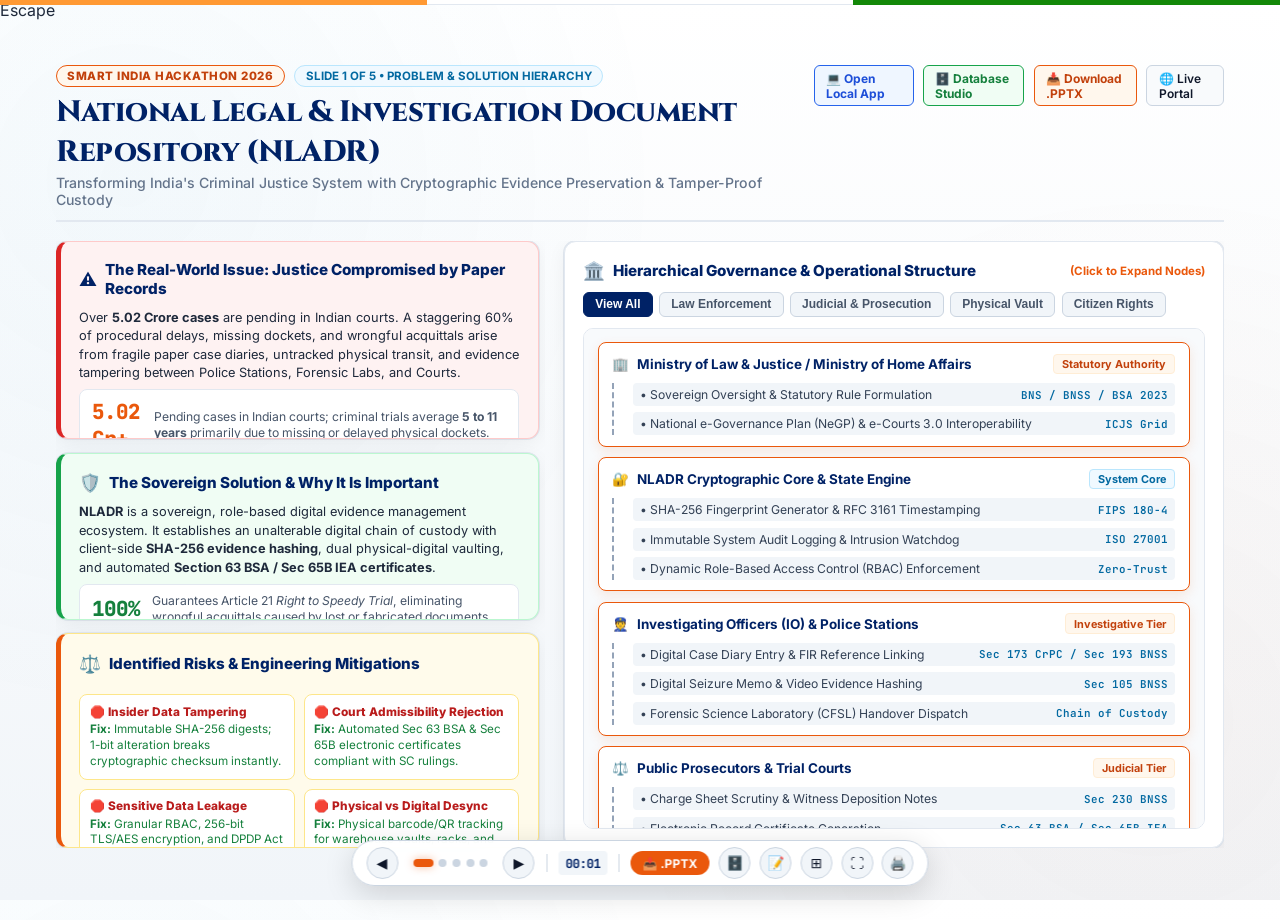
==== commit a4943be8: "Initial project upload" ====
--- a/index.html
+++ b/index.html
@@ -14,7 +14,8 @@
     <div class="saffron"></div>
     <div class="white"></div>
     <div class="green"></div>
-  </div>
+  </div>Escape
+  
 
   <!-- Deck Container -->
   <div class="deck-container">
